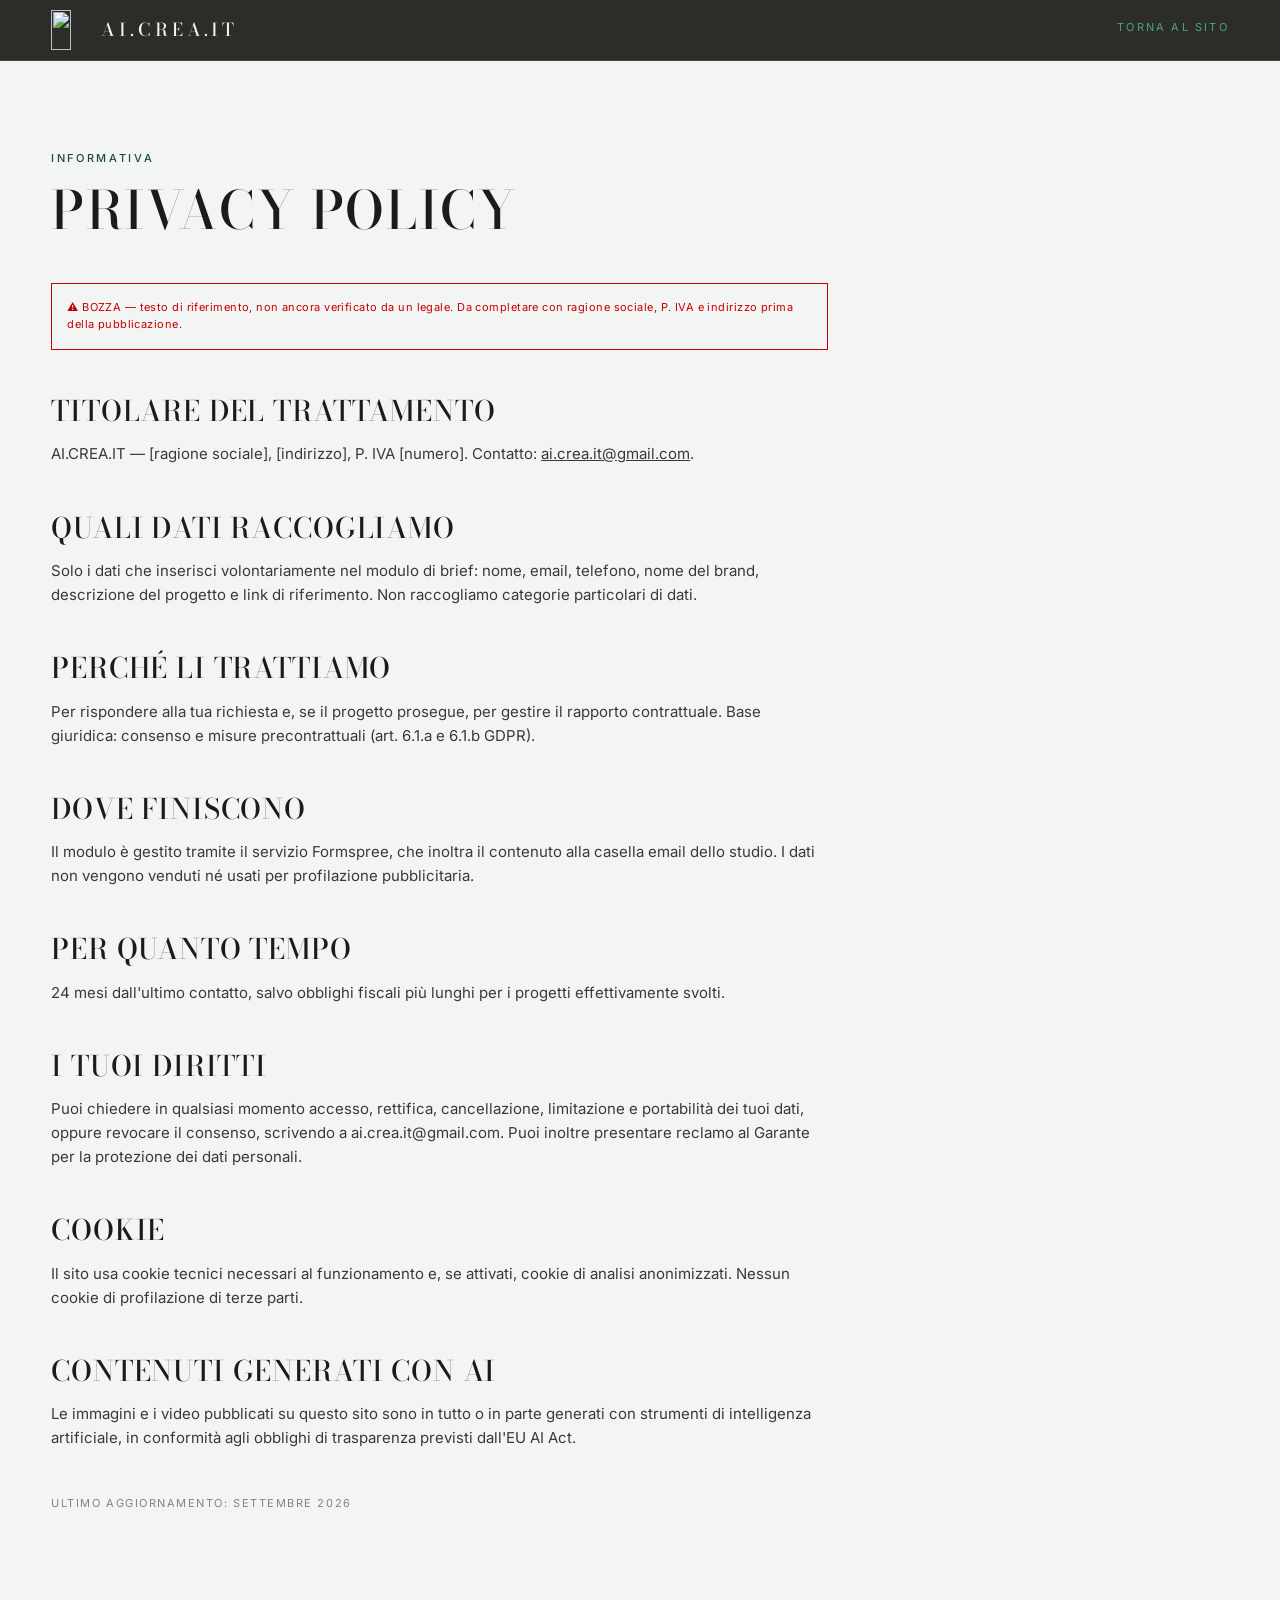
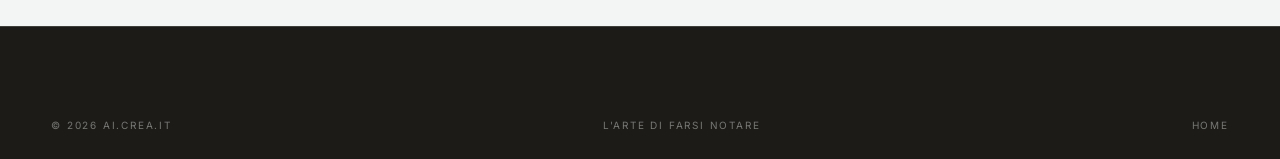
==== privacy.html @ 7e1359ad "Add files via upload" ====
<!DOCTYPE html>
<html lang="it">
<head>
<meta charset="utf-8">
<meta name="viewport" content="width=device-width, initial-scale=1">
<title>Privacy policy — AI.CREA.IT</title>
<meta name="description" content="Informativa privacy di AI.CREA.IT: quali dati raccogliamo dal modulo brief, come li conserviamo e come esercitare i tuoi diritti.">
<meta name="robots" content="noindex">
<link rel="icon" href="favicon.png" type="image/png">
<link rel="preconnect" href="https://fonts.googleapis.com">
<link rel="preconnect" href="https://fonts.gstatic.com" crossorigin>
<link href="https://fonts.googleapis.com/css2?family=Bodoni+Moda:opsz,wght@6..96,500&family=Inter:wght@300;400;500&display=swap" rel="stylesheet">
<link rel="stylesheet" href="styles.css">
</head>
<body>

<header class="header is-solid">
  <div class="container header__inner">
    <a href="index.html" class="brand"><img class="brand__mark" src="immagini/logo-monogram-gold.png" alt="" width="256" height="262"><span class="brand__name">AI.CREA.IT</span></a>
    <a href="index.html" class="header__cta">Torna al sito</a>
  </div>
</header>

<main class="ui-light section" style="padding-top:calc(160px * var(--scale))">
  <div class="container">
    <div class="grid">
      <div class="col-4 col-md-8 start-md-3">
        <p class="eyebrow">Informativa</p>
        <h1 class="h2" style="margin:var(--sp-s) 0 var(--sp-l)">Privacy policy</h1>

        <p class="form__note" style="margin-bottom:var(--sp-l); padding:var(--sp-s); border:1px solid var(--c-error); color:var(--c-error)">
          ⚠ BOZZA — testo di riferimento, non ancora verificato da un legale. Da completare con ragione sociale, P. IVA e indirizzo prima della pubblicazione.
        </p>

        <h2 class="h3" style="margin-bottom:var(--sp-s)">Titolare del trattamento</h2>
        <p class="body" style="margin-bottom:var(--sp-l)">AI.CREA.IT — [ragione sociale], [indirizzo], P. IVA [numero]. Contatto: <a href="mailto:ai.crea.it@gmail.com" style="text-decoration:underline">ai.crea.it@gmail.com</a>.</p>

        <h2 class="h3" style="margin-bottom:var(--sp-s)">Quali dati raccogliamo</h2>
        <p class="body" style="margin-bottom:var(--sp-l)">Solo i dati che inserisci volontariamente nel modulo di brief: nome, email, telefono, nome del brand, descrizione del progetto e link di riferimento. Non raccogliamo categorie particolari di dati.</p>

        <h2 class="h3" style="margin-bottom:var(--sp-s)">Perché li trattiamo</h2>
        <p class="body" style="margin-bottom:var(--sp-l)">Per rispondere alla tua richiesta e, se il progetto prosegue, per gestire il rapporto contrattuale. Base giuridica: consenso e misure precontrattuali (art. 6.1.a e 6.1.b GDPR).</p>

        <h2 class="h3" style="margin-bottom:var(--sp-s)">Dove finiscono</h2>
        <p class="body" style="margin-bottom:var(--sp-l)">Il modulo è gestito tramite il servizio Formspree, che inoltra il contenuto alla casella email dello studio. I dati non vengono venduti né usati per profilazione pubblicitaria.</p>

        <h2 class="h3" style="margin-bottom:var(--sp-s)">Per quanto tempo</h2>
        <p class="body" style="margin-bottom:var(--sp-l)">24 mesi dall'ultimo contatto, salvo obblighi fiscali più lunghi per i progetti effettivamente svolti.</p>

        <h2 class="h3" style="margin-bottom:var(--sp-s)">I tuoi diritti</h2>
        <p class="body" style="margin-bottom:var(--sp-l)">Puoi chiedere in qualsiasi momento accesso, rettifica, cancellazione, limitazione e portabilità dei tuoi dati, oppure revocare il consenso, scrivendo a ai.crea.it@gmail.com. Puoi inoltre presentare reclamo al Garante per la protezione dei dati personali.</p>

        <h2 class="h3" style="margin-bottom:var(--sp-s)">Cookie</h2>
        <p class="body" style="margin-bottom:var(--sp-l)">Il sito usa cookie tecnici necessari al funzionamento e, se attivati, cookie di analisi anonimizzati. Nessun cookie di profilazione di terze parti.</p>

        <h2 class="h3" style="margin-bottom:var(--sp-s)">Contenuti generati con AI</h2>
        <p class="body" style="margin-bottom:var(--sp-l)">Le immagini e i video pubblicati su questo sito sono in tutto o in parte generati con strumenti di intelligenza artificiale, in conformità agli obblighi di trasparenza previsti dall'EU AI Act.</p>

        <p class="text-small">Ultimo aggiornamento: settembre 2026</p>
      </div>
    </div>
  </div>
</main>

<footer class="ui-dark footer">
  <div class="container">
    <div class="footer__bottom" style="margin-top:0; border-top:0">
      <span>© 2026 AI.CREA.IT</span>
      <span>L'arte di farsi notare</span>
      <a href="index.html">Home</a>
    </div>
  </div>
</footer>

</body>
</html>
---- styles.css ----
/* ============================================================
   AI.CREA.IT — Sito personale AI Creative Studio
   Design system v1.0 — Eucalyptus White palette (01.09.2026)
   ============================================================ */

/* ---------- 1. TOKENS ---------- */
:root{
  /* Brand palette */
  --c-eucalyptus:#F2F5F3;   /* base 65% */
  --c-black:#1C1B18;        /* contrast 20% */
  --c-emerald:#1F4D3A;      /* CTA 8% */
  --c-emerald-bright:#4CA47A;/* UI accent su fondo scuro */
  --c-gold:#C9A227;         /* logo 4% — solo marchio */
  --c-bordeaux:#6E1423;     /* accent glow 3% */
  --c-gray:#666666;
  --c-gray-light:#AAAAAA;
  --c-error:#C60000;

  /* Scala globale per spaziature e dettagli — numero puro, a gradini */
  --scale: 0.66;

  /* Tipografia fluida — clamp diretto in px (min / preferito / max) */
  --fs-hero: clamp(44px, 8.6vw, 122px);
  --fs-display: clamp(34px, 6.2vw, 88px);
  --fs-h2: clamp(28px, 4.1vw, 56px);
  --fs-h3: clamp(20px, 2.2vw, 30px);
  --fs-lead: clamp(16px, 1.45vw, 21px);
  --fs-body: clamp(15px, 1.1vw, 16px);
  --fs-small: clamp(11px, .85vw, 12px);

  /* Spacing scale */
  --sp-xs: calc(8px * var(--scale));
  --sp-s:  calc(16px * var(--scale));
  --sp-m:  calc(28px * var(--scale));
  --sp-l:  calc(48px * var(--scale));
  --sp-xl: calc(80px * var(--scale));
  --sp-xxl:calc(120px * var(--scale));
  --sp-xxxl:calc(180px * var(--scale));

  --gutter: clamp(18px, 4vw, 64px);
  --maxw: 1680px;

  /* Fonts */
  --f-display:'Bodoni Moda', 'Didot', Georgia, serif;
  --f-body:'Inter', -apple-system, BlinkMacSystemFont, 'Segoe UI', sans-serif;
  --f-script:'Parisienne', cursive;

  /* Theme defaults (light) */
  --t-bg: var(--c-eucalyptus);
  --t-text: var(--c-black);
  --t-heading: var(--c-black);
  --t-primary: var(--c-emerald);
  --t-line: rgba(28,27,24,.18);
  --t-muted: rgba(28,27,24,.52);

  --ease: cubic-bezier(.22,.61,.36,1);
}

/* Gradini della scala (spaziature, dettagli, elementi decorativi) */
@media(min-width:568px){ :root{ --scale:.74 } }
@media(min-width:768px){ :root{ --scale:.82 } }
@media(min-width:980px){ :root{ --scale:.88 } }
@media(min-width:1200px){ :root{ --scale:.94 } }
@media(min-width:1440px){ :root{ --scale:1 } }

.ui-dark{
  --t-bg: var(--c-black);
  --t-text: var(--c-eucalyptus);
  --t-heading: var(--c-eucalyptus);
  --t-primary: var(--c-emerald-bright);
  --t-line: rgba(242,245,243,.18);
  --t-muted: rgba(242,245,243,.55);
  background:var(--t-bg); color:var(--t-text);
}
.ui-light{
  --t-bg: var(--c-eucalyptus);
  --t-text: var(--c-black);
  --t-heading: var(--c-black);
  --t-primary: var(--c-emerald);
  --t-line: rgba(28,27,24,.18);
  --t-muted: rgba(28,27,24,.52);
  background:var(--t-bg); color:var(--t-text);
}

/* ---------- 2. RESET ---------- */
*,*::before,*::after{box-sizing:border-box}
html{-webkit-text-size-adjust:100%}
body{
  margin:0; background:var(--c-eucalyptus); color:var(--c-black);
  font-family:var(--f-body); font-size:var(--fs-body); line-height:1.6;
  font-weight:400; -webkit-font-smoothing:antialiased;
  overflow-x:hidden;
}
body.is-locked{overflow:hidden}
img,video{display:block; max-width:100%}
a{color:inherit; text-decoration:none}
button{font:inherit; color:inherit; background:none; border:0; cursor:pointer}
h1,h2,h3,h4,p,figure,blockquote{margin:0}
ul,ol{margin:0; padding:0; list-style:none}
::selection{background:var(--c-emerald); color:var(--c-eucalyptus)}
:focus-visible{outline:2px solid var(--c-emerald-bright); outline-offset:3px}

.sr-only{
  position:absolute!important; width:1px; height:1px; padding:0; margin:-1px;
  overflow:hidden; clip:rect(0 0 0 0); white-space:nowrap; border:0;
}

/* ---------- 3. LAYOUT ---------- */
.container{
  width:100%; max-width:var(--maxw); margin:0 auto;
  padding-left:var(--gutter); padding-right:var(--gutter);
}
.grid{display:grid; grid-template-columns:repeat(4,1fr); gap:var(--sp-m)}
@media(min-width:980px){ .grid{grid-template-columns:repeat(12,1fr)} }

.col-4{grid-column-end:span 4}
@media(min-width:980px){
  .col-md-3{grid-column-end:span 3}
  .col-md-4{grid-column-end:span 4}
  .col-md-5{grid-column-end:span 5}
  .col-md-6{grid-column-end:span 6}
  .col-md-7{grid-column-end:span 7}
  .col-md-8{grid-column-end:span 8}
  .col-md-9{grid-column-end:span 9}
  .col-md-12{grid-column-end:span 12}
  .start-md-2{grid-column-start:2}
  .start-md-7{grid-column-start:7}
  .start-md-8{grid-column-start:8}
}
.is-hidden--md-up{display:block}
.is-hidden--sm-down{display:none}
@media(min-width:980px){
  .is-hidden--md-up{display:none}
  .is-hidden--sm-down{display:block}
}

.section{position:relative; padding:var(--sp-xxl) 0}
.section--flush{padding:0}

/* ---------- 4. TYPOGRAPHY ---------- */
.h-hero{
  font-family:var(--f-display); font-weight:600; font-size:var(--fs-hero);
  line-height:.92; letter-spacing:.02em; text-transform:uppercase;
  color:var(--t-heading);
}
.h1,.h2{
  font-family:var(--f-display); font-weight:500; font-size:var(--fs-h2);
  line-height:1.04; letter-spacing:.03em; text-transform:uppercase;
  color:var(--t-heading);
}
.h-display{
  font-family:var(--f-display); font-weight:500; font-size:var(--fs-display);
  line-height:1.02; letter-spacing:.02em; text-transform:uppercase;
  color:var(--t-heading);
}
.h3{
  font-family:var(--f-display); font-weight:500; font-size:var(--fs-h3);
  line-height:1.15; letter-spacing:.03em; text-transform:uppercase;
  color:var(--t-heading);
}
.lead{font-size:var(--fs-lead); line-height:1.5; color:var(--t-text)}
.body{font-size:var(--fs-body); color:var(--t-text); opacity:.86}
.eyebrow{
  font-size:var(--fs-small); letter-spacing:.24em; text-transform:uppercase;
  font-weight:500; color:var(--t-primary);
}
.text-small{font-size:var(--fs-small); letter-spacing:.14em; text-transform:uppercase; color:var(--t-muted)}
.script{font-family:var(--f-script); color:var(--c-gold); text-transform:none; letter-spacing:0; font-weight:400}
.num{font-family:var(--f-display); font-variant-numeric:tabular-nums}

/* ---------- 5. BUTTONS ---------- */
.btn{
  display:inline-flex; align-items:center; gap:.7em;
  font-size:var(--fs-small); letter-spacing:.2em; text-transform:uppercase;
  font-weight:500; padding:1.15em 1.9em; border-radius:2px;
  transition:background .4s var(--ease), color .4s var(--ease), border-color .4s var(--ease), transform .4s var(--ease);
}
.btn svg{width:1.1em; height:1.1em; flex:none; transition:transform .4s var(--ease)}
.btn:hover svg{transform:translateX(5px)}
.btn--fill{background:var(--c-emerald); color:var(--c-eucalyptus)}
.btn--fill:hover{background:var(--c-black); transform:translateY(-2px)}
.ui-dark .btn--fill{background:var(--c-emerald-bright); color:var(--c-black)}
.ui-dark .btn--fill:hover{background:var(--c-eucalyptus)}
.btn--outline{border:1px solid var(--t-line); color:var(--t-text)}
.btn--outline:hover{border-color:var(--t-primary); color:var(--t-primary)}
.btn--link{
  padding:0 0 .55em; border-bottom:1px solid var(--t-line);
  color:var(--t-primary); border-radius:0;
}
.btn--link:hover{border-color:var(--t-primary)}
.btn--gold{background:var(--c-gold); color:var(--c-black)}

/* ---------- 5b. MEDIA A TUTTO SCHERMO ---------- */
.media-fill{position:absolute; inset:0; display:block}
.media-fill img,video.media-fill{width:100%; height:100%; object-fit:cover; display:block}

/* ---------- 6. PLACEHOLDERS (temporanei) ---------- */
.ph{
  position:relative; overflow:hidden; width:100%; height:100%;
  background:
    linear-gradient(135deg, rgba(31,77,58,.28), rgba(28,27,24,.9) 55%, rgba(110,20,35,.22)),
    repeating-linear-gradient(45deg, rgba(242,245,243,.028) 0 2px, transparent 2px 9px),
    var(--c-black);
  display:flex; align-items:center; justify-content:center; text-align:center;
  color:rgba(242,245,243,.72);
}
.ph--light{
  background:
    linear-gradient(135deg, rgba(31,77,58,.14), rgba(242,245,243,1) 55%, rgba(201,162,39,.12)),
    repeating-linear-gradient(45deg, rgba(28,27,24,.03) 0 2px, transparent 2px 9px),
    var(--c-eucalyptus);
  color:rgba(28,27,24,.62);
}
.ph::after{
  content:""; position:absolute; inset:10px; border:1px solid currentColor; opacity:.22;
  pointer-events:none;
}
.ph__inner{position:relative; z-index:2; padding:var(--sp-s); max-width:90%}
.ph__tag{
  display:inline-block; font-size:10px; letter-spacing:.22em; text-transform:uppercase;
  padding:.45em .9em; border:1px solid currentColor; opacity:.7; margin-bottom:.9em;
}
.ph__label{
  font-family:var(--f-display); font-size:calc(19px * var(--scale)); letter-spacing:.1em;
  text-transform:uppercase; line-height:1.25;
}
.ph__meta{font-size:10px; letter-spacing:.2em; text-transform:uppercase; opacity:.6; margin-top:.8em}
.ph__play{
  width:calc(74px * var(--scale)); height:calc(74px * var(--scale)); border-radius:50%;
  border:1px solid currentColor; display:flex; align-items:center; justify-content:center;
  margin:0 auto var(--sp-s);
}
.ph__play svg{width:34%; height:34%; fill:currentColor}
.ratio-16-9{aspect-ratio:16/9}
.ratio-4-5{aspect-ratio:4/5}
.ratio-3-4{aspect-ratio:3/4}
.ratio-1-1{aspect-ratio:1/1}
.ph-fill{position:absolute; inset:0}

/* ---------- 7. PRELOADER ---------- */
.preloader{
  position:fixed; inset:0; z-index:9999; background:var(--c-black);
  display:flex; flex-direction:column; align-items:center; justify-content:center;
  gap:var(--sp-m); transition:opacity .7s var(--ease), visibility .7s;
}
.preloader.is-done{opacity:0; visibility:hidden}
.preloader__mark{
  width:auto; height:84px; display:block;
  animation:markPulse 2.2s var(--ease) infinite;
}
@keyframes markPulse{0%,100%{transform:scale(1);opacity:1}50%{transform:scale(.93);opacity:.62}}
.preloader__bar{width:min(220px,42vw); height:1px; background:rgba(242,245,243,.18); overflow:hidden}
.preloader__bar i{display:block; height:100%; width:0; background:var(--c-gold); transition:width .3s linear}
.preloader__txt{font-size:10px; letter-spacing:.3em; text-transform:uppercase; color:rgba(242,245,243,.45)}

/* ---------- 8. HEADER ---------- */
.header{
  position:fixed; top:0; left:0; right:0; z-index:900;
  padding:calc(18px * var(--scale)) 0;
  transition:background .5s var(--ease), padding .5s var(--ease), border-color .5s var(--ease);
  border-bottom:1px solid transparent;
}
.header.is-solid{
  background:rgba(28,27,24,.92); backdrop-filter:blur(14px);
  border-bottom-color:rgba(242,245,243,.12);
  padding:calc(11px * var(--scale)) 0;
}
.header__inner{display:flex; align-items:center; justify-content:space-between; gap:var(--sp-m)}
.brand{display:flex; align-items:center; gap:.75em; color:var(--c-eucalyptus)}
.brand__mark{
  width:auto; height:calc(42px * var(--scale)); min-height:34px;
  display:block; flex:none;
}
.brand__name{
  font-family:var(--f-display); font-size:calc(19px * var(--scale));
  letter-spacing:.22em; text-transform:uppercase; font-weight:500;
}
.header__right{display:flex; align-items:center; gap:calc(20px * var(--scale))}
.header__cta{
  font-size:var(--fs-small); letter-spacing:.2em; text-transform:uppercase;
  color:var(--c-emerald-bright); border-bottom:1px solid transparent; padding-bottom:.35em;
  transition:border-color .35s var(--ease);
}
.header__cta:hover{border-bottom-color:var(--c-emerald-bright)}
.burger{
  width:44px; height:44px; display:flex; flex-direction:column; align-items:center;
  justify-content:center; gap:6px; border:1px solid rgba(242,245,243,.24); border-radius:50%;
  transition:border-color .35s var(--ease);
}
.burger:hover{border-color:var(--c-emerald-bright)}
.burger i{display:block; width:15px; height:1px; background:var(--c-eucalyptus); transition:transform .4s var(--ease), opacity .3s}
.burger.is-open i:nth-child(1){transform:translateY(3.5px) rotate(45deg)}
.burger.is-open i:nth-child(2){opacity:0}
.burger.is-open i:nth-child(3){transform:translateY(-3.5px) rotate(-45deg)}

/* ---------- 9. MODAL ---------- */
.modal{
  position:fixed; inset:0; z-index:950; visibility:hidden; opacity:0;
  transition:opacity .5s var(--ease), visibility .5s;
}
.modal.is-open{opacity:1; visibility:visible}
.modal__bg{position:absolute; inset:0; background:rgba(28,27,24,.96); backdrop-filter:blur(8px)}
.modal__close{
  position:absolute; top:calc(20px * var(--scale)); right:var(--gutter); z-index:3;
  width:46px; height:46px; border:1px solid rgba(242,245,243,.28); border-radius:50%;
  color:var(--c-eucalyptus); display:flex; align-items:center; justify-content:center;
  transition:border-color .3s, transform .3s var(--ease);
}
.modal__close:hover{border-color:var(--c-emerald-bright); transform:rotate(90deg)}
.modal__close svg{width:16px;height:16px;stroke:currentColor;stroke-width:1.4;fill:none}
.modal__body{
  position:relative; z-index:2; height:100%; display:flex; align-items:center;
  padding:calc(90px * var(--scale)) var(--gutter);
}
.menu-list{display:flex; flex-direction:column; gap:calc(6px * var(--scale)); width:100%}
.menu-list li{overflow:hidden}
.menu-list a{
  display:inline-block; font-family:var(--f-display); font-weight:500;
  font-size:calc(58px * var(--scale)); line-height:1.12; letter-spacing:.03em;
  text-transform:uppercase; color:var(--c-eucalyptus);
  transform:translateY(105%); transition:color .35s var(--ease);
}
.modal.is-open .menu-list a{transform:translateY(0); transition:transform .8s var(--ease) var(--d,0s), color .35s var(--ease)}
.menu-list a:hover{color:var(--c-emerald-bright)}
.menu-list a span{font-size:.3em; letter-spacing:.2em; vertical-align:super; color:var(--c-gold); margin-right:.6em}
.menu-foot{
  position:absolute; bottom:calc(28px * var(--scale)); left:var(--gutter); right:var(--gutter); z-index:2;
  display:flex; flex-wrap:wrap; gap:var(--sp-m); justify-content:space-between;
  padding-top:var(--sp-s); border-top:1px solid rgba(242,245,243,.14);
  font-size:var(--fs-small); letter-spacing:.16em; text-transform:uppercase; color:rgba(242,245,243,.55);
}
.menu-foot a:hover{color:var(--c-emerald-bright)}

/* video modal */
.modal--video .modal__body{justify-content:center}
.modal--video .video-wrap{width:min(1200px,100%); aspect-ratio:16/9}

/* ---------- 10. STICKY LAYERS ---------- */
.sticky{position:relative}
.sticky--under-next{z-index:1}
.sticky__layer{position:relative}
.sticky__layer--sticky{position:sticky; top:0; height:100vh; height:100svh; overflow:hidden}
.layer-bg{position:absolute; inset:0; z-index:0}
.layer-bg::after{content:""; position:absolute; inset:0; background:linear-gradient(180deg,rgba(28,27,24,.55) 0%,rgba(28,27,24,.25) 45%,rgba(28,27,24,.85) 100%)}
.layer-content{position:relative; z-index:2; height:100%; display:flex; align-items:center}

/* ---------- 11. HERO ---------- */
.hero{height:100vh; height:100svh; position:relative; overflow:hidden}
.hero__media{position:absolute; inset:0; z-index:0}
.hero__media::after{content:""; position:absolute; inset:0;
  background:
    linear-gradient(180deg, rgba(28,27,24,.62) 0%, rgba(28,27,24,.10) 26%, rgba(28,27,24,.72) 62%, rgba(28,27,24,.95) 100%),
    radial-gradient(120% 80% at 50% 28%, rgba(28,27,24,.10), rgba(28,27,24,.72) 80%)}
.hero__inner{position:relative; z-index:2; height:100%; display:flex; flex-direction:column; justify-content:flex-end; padding-bottom:calc(88px * var(--scale))}
.hero__eyebrow{margin-bottom:var(--sp-s)}
.hero__title{font-size:var(--fs-hero); word-break:break-word}
.hero__sub{margin-top:var(--sp-m); max-width:34ch}
.hero__scroll{
  position:absolute; bottom:calc(26px * var(--scale)); left:var(--gutter); right:var(--gutter);
  display:flex; align-items:center; justify-content:space-between; gap:var(--sp-s);
  font-size:10px; letter-spacing:.26em; text-transform:uppercase; color:rgba(242,245,243,.55); z-index:3;
}
.hero__scroll i{display:block; width:1px; height:38px; background:linear-gradient(var(--c-emerald-bright),transparent); animation:scrollHint 2s var(--ease) infinite}
@keyframes scrollHint{0%{transform:scaleY(0);transform-origin:top}50%{transform:scaleY(1);transform-origin:top}51%{transform-origin:bottom}100%{transform:scaleY(0);transform-origin:bottom}}

/* ---------- 12. ABOUT (two text layers) ---------- */
.about__layer{position:sticky; top:0; height:100vh; height:100svh; display:flex; align-items:center; overflow:hidden}
.about__panel{
  background:rgba(28,27,24,.78); backdrop-filter:blur(4px);
  border-left:1px solid var(--c-emerald-bright);
  padding:var(--sp-l);
}
.about__panel--2{border-left-color:var(--c-gold)}
.about__badge{
  width:auto; height:calc(96px * var(--scale)); min-height:64px;
  display:block; margin-bottom:var(--sp-m);
}

/* ---------- 13. ECOSISTEMA / MAP ---------- */
.eco__list li{
  display:flex; gap:var(--sp-s); padding:var(--sp-s) 0; border-bottom:1px solid var(--t-line);
  cursor:pointer; transition:padding-left .4s var(--ease), color .4s var(--ease);
}
.eco__list li:hover,.eco__list li.is-active{padding-left:var(--sp-s); color:var(--t-primary)}
.eco__num{font-size:var(--fs-small); letter-spacing:.1em; color:var(--t-primary); min-width:2.4em; padding-top:.35em}
.eco__list li > span:last-child{display:block; flex:1}
.eco__ttl{display:block; font-family:var(--f-display); font-size:var(--fs-h3); line-height:1.15; text-transform:uppercase; letter-spacing:.04em}
.eco__desc{display:block; font-size:var(--fs-small); text-transform:none; letter-spacing:0; line-height:1.5; color:var(--t-muted); margin-top:.4em}
.map{position:relative; aspect-ratio:4/3; border:1px solid var(--t-line); overflow:hidden}
.map__svg{position:absolute; inset:0; width:100%; height:100%}
.map__dot{
  position:absolute; width:calc(38px * var(--scale)); height:calc(38px * var(--scale)); min-width:30px; min-height:30px;
  transform:translate(-50%,-50%); border-radius:50%;
  background:var(--c-emerald); color:var(--c-eucalyptus);
  display:flex; align-items:center; justify-content:center;
  font-size:var(--fs-small); letter-spacing:0; z-index:3;
  box-shadow:0 0 0 0 rgba(76,164,122,.5); animation:dotPulse 2.8s var(--ease) infinite;
}
.map__dot:hover,.map__dot.is-active{background:var(--c-emerald-bright); color:var(--c-black)}
@keyframes dotPulse{0%{box-shadow:0 0 0 0 rgba(76,164,122,.45)}70%{box-shadow:0 0 0 16px rgba(76,164,122,0)}100%{box-shadow:0 0 0 0 rgba(76,164,122,0)}}
.tooltip{
  position:absolute; z-index:5; transform:translate(-50%,calc(-100% - 26px)) scale(.94);
  opacity:0; visibility:hidden; transition:opacity .35s var(--ease), transform .35s var(--ease), visibility .35s;
  width:min(280px,62vw); background:var(--c-black); color:var(--c-eucalyptus);
  border:1px solid rgba(242,245,243,.2); padding:var(--sp-s); pointer-events:none;
}
.tooltip.is-open{opacity:1; visibility:visible; transform:translate(-50%,calc(-100% - 16px)) scale(1)}
.tooltip::after{content:""; position:absolute; left:50%; bottom:-6px; width:10px; height:10px;
  background:var(--c-black); border-right:1px solid rgba(242,245,243,.2); border-bottom:1px solid rgba(242,245,243,.2);
  transform:translateX(-50%) rotate(45deg)}
.tooltip__ttl{font-family:var(--f-display); text-transform:uppercase; letter-spacing:.08em; font-size:calc(17px * var(--scale)); margin-bottom:.4em}
.tooltip__txt{font-size:var(--fs-small); text-transform:none; letter-spacing:.02em; line-height:1.5; color:rgba(242,245,243,.7)}

/* ---------- 14. MANIFESTO ---------- */
.manifesto{min-height:100vh; display:flex; align-items:center; text-align:center}
.manifesto p{font-family:var(--f-display); font-size:var(--fs-display); line-height:1.08; text-transform:uppercase; letter-spacing:.02em}
.manifesto .accent{color:var(--c-emerald-bright)}

/* ---------- 15. DRAG GALLERY ---------- */
.drag{position:relative; cursor:none}
.drag__track{
  display:flex; gap:var(--sp-m); overflow-x:auto; scrollbar-width:none;
  padding-bottom:var(--sp-s); scroll-snap-type:x proximity;
}
.drag__track::-webkit-scrollbar{display:none}
.drag__track.is-dragging{cursor:grabbing}
.drag__item{flex:0 0 clamp(230px, 26vw, 400px); scroll-snap-align:start; user-select:none}
.drag__item figcaption{margin-top:var(--sp-xs); display:flex; justify-content:space-between; gap:var(--sp-s);
  font-size:var(--fs-small); letter-spacing:.14em; text-transform:uppercase; color:var(--t-muted)}
.cursor{
  position:fixed; top:0; left:0; z-index:800; pointer-events:none;
  width:calc(104px * var(--scale)); height:calc(104px * var(--scale)); border-radius:50%;
  background:var(--c-emerald); color:var(--c-eucalyptus);
  display:flex; align-items:center; justify-content:center; text-align:center;
  font-size:10px; letter-spacing:.18em; text-transform:uppercase;
  transform:translate(-50%,-50%) scale(0); transition:transform .35s var(--ease);
}
.cursor.is-visible{transform:translate(-50%,-50%) scale(1)}
@media(hover:none){ .cursor{display:none} .drag{cursor:auto} }

/* ---------- 16. PROCESS ---------- */
.process__step{
  display:grid; grid-template-columns:auto 1fr; gap:var(--sp-m);
  padding:var(--sp-m) 0; border-top:1px solid var(--t-line);
  opacity:.4; transition:opacity .5s var(--ease), padding-left .5s var(--ease);
}
.process__step.is-active{opacity:1; padding-left:var(--sp-s)}
.process__code{font-family:var(--f-display); font-size:var(--fs-h3); color:var(--t-primary); letter-spacing:.06em}

/* ---------- 17. SERVICES STICKY SLIDER ---------- */
.svc{position:relative}
.svc__viewport{position:sticky; top:0; height:100vh; height:100svh; overflow:hidden}
.svc__slide{position:absolute; inset:0; opacity:0; visibility:hidden; transition:opacity .7s var(--ease), visibility .7s}
.svc__slide.is-active{opacity:1; visibility:visible}
.svc__media{position:absolute; inset:0; z-index:0}
.svc__media::after{content:""; position:absolute; inset:0; background:linear-gradient(90deg,rgba(28,27,24,.92) 0%,rgba(28,27,24,.55) 55%,rgba(28,27,24,.35) 100%)}
.svc__content{position:relative; z-index:2; height:100%; display:flex; align-items:center}
.svc__counter{
  position:absolute; z-index:4; right:var(--gutter); top:50%; transform:translateY(-50%);
  display:flex; flex-direction:column; align-items:flex-end; gap:var(--sp-s);
}
.svc__counter b{font-family:var(--f-display); font-size:calc(40px * var(--scale)); color:var(--c-emerald-bright); font-weight:500}
.svc__counter span{font-size:var(--fs-small); letter-spacing:.18em; color:rgba(242,245,243,.5)}
.svc__progress{width:1px; height:calc(150px * var(--scale)); background:rgba(242,245,243,.2); position:relative}
.svc__progress i{position:absolute; top:0; left:0; width:100%; background:var(--c-emerald-bright); transition:height .5s var(--ease)}
.svc__mobile{display:none}
@media(max-width:979px){
  .svc__viewport{position:relative; height:auto}
  .svc__slide{position:relative; opacity:1; visibility:visible; margin-bottom:var(--sp-xl)}
  .svc__counter{display:none}
  /* su mobile: immagine sopra, testo sotto — niente banda schiacciata */
  .svc__media{position:relative; height:auto; aspect-ratio:4/5}
  .svc__media::after{background:linear-gradient(180deg,rgba(28,27,24,.10) 40%,rgba(28,27,24,.80) 100%)}
  .svc__content{position:relative; height:auto; padding-top:var(--sp-m)}
}

/* ---------- 18. PORTFOLIO GRID ---------- */
.works{display:grid; grid-template-columns:repeat(2,1fr); gap:var(--sp-s)}
@media(min-width:980px){ .works{grid-template-columns:repeat(3,1fr); gap:var(--sp-m)} }
.work{position:relative; overflow:hidden; cursor:pointer}
.work__media{transition:transform .9s var(--ease)}
.work:hover .work__media{transform:scale(1.05)}
.work__meta{
  position:absolute; left:0; right:0; bottom:0; z-index:3; padding:var(--sp-s);
  background:linear-gradient(transparent,rgba(28,27,24,.85));
  color:var(--c-eucalyptus); display:flex; justify-content:space-between; gap:var(--sp-xs);
  font-size:var(--fs-small); letter-spacing:.14em; text-transform:uppercase;
  transform:translateY(12%); opacity:0; transition:transform .5s var(--ease), opacity .5s var(--ease);
}
.work:hover .work__meta,.work:focus-within .work__meta{transform:translateY(0); opacity:1}
@media(hover:none){ .work__meta{transform:none; opacity:1} }

/* filters */
.filters{display:flex; flex-wrap:wrap; gap:var(--sp-xs)}
.chip{
  padding:.7em 1.3em; border:1px solid var(--t-line); border-radius:2px;
  font-size:var(--fs-small); letter-spacing:.16em; text-transform:uppercase;
  transition:background .35s var(--ease), color .35s var(--ease), border-color .35s var(--ease);
}
.chip:hover{border-color:var(--t-primary); color:var(--t-primary)}
.chip.is-active{background:var(--c-emerald); border-color:var(--c-emerald); color:var(--c-eucalyptus)}
.ui-dark .chip.is-active{background:var(--c-emerald-bright); border-color:var(--c-emerald-bright); color:var(--c-black)}

/* lightbox */
.lightbox{position:fixed; inset:0; z-index:960; display:none; background:rgba(28,27,24,.97)}
.lightbox.is-open{display:flex; align-items:center; justify-content:center}
.lightbox__stage{width:min(1200px,92vw); max-height:82vh; display:flex; align-items:center; justify-content:center}
.lightbox__stage>*{max-width:100%; max-height:82vh}
.lightbox__cap{position:absolute; bottom:calc(26px * var(--scale)); left:0; right:0; text-align:center;
  font-size:var(--fs-small); letter-spacing:.18em; text-transform:uppercase; color:rgba(242,245,243,.6)}
.lightbox__nav{
  position:absolute; top:50%; transform:translateY(-50%); width:52px; height:52px; border-radius:50%;
  border:1px solid rgba(242,245,243,.26); color:var(--c-eucalyptus);
  display:flex; align-items:center; justify-content:center; transition:border-color .3s, background .3s;
}
.lightbox__nav:hover{border-color:var(--c-emerald-bright); background:rgba(76,164,122,.14)}
.lightbox__nav svg{width:18px;height:18px;stroke:currentColor;stroke-width:1.4;fill:none}
.lightbox__nav--prev{left:calc(var(--gutter) / 1.4)}
.lightbox__nav--next{right:calc(var(--gutter) / 1.4)}

/* ---------- 18b. COERENZA ---------- */
.coer{display:flex; flex-direction:column; gap:var(--sp-xl)}
/* ---------- NICCHIE — портфолио по нишам ----------
   Правило раздела: ничего не обрезается. У картинок и видео
   width:100% + height:auto, поэтому каждый кадр показывается
   целиком в своих родных пропорциях. */
.nic{padding:var(--sp-xl) 0; border-top:1px solid var(--t-line)}
.nic:first-of-type{border-top:0; padding-top:0}

.nic__grid{display:grid; grid-template-columns:1fr; gap:var(--sp-m); align-items:start}
@media(min-width:768px){ .nic__grid{grid-template-columns:repeat(3,1fr); gap:var(--sp-m)} }
.nic__txt{display:flex; flex-direction:column; justify-content:center; padding-right:var(--sp-s)}
@media(min-width:768px){ .nic--rev .nic__txt{order:3; padding:0 0 0 var(--sp-s)} }

.nic__tags{display:flex; flex-wrap:wrap; gap:.5em; margin-top:var(--sp-m)}
.nic__tags li{font-size:var(--fs-small); letter-spacing:.14em; text-transform:uppercase;
  color:var(--t-muted); border:1px solid var(--t-line); padding:.5em .9em; border-radius:2px}

.nic__img,.nic__v{margin:0; position:relative}
.nic__img img,.nic__v video{width:100%; height:auto; display:block; background:var(--c-black)}
.nic__img figcaption,.nic__v figcaption{margin-top:var(--sp-xs); font-size:var(--fs-small);
  letter-spacing:.12em; text-transform:uppercase; color:var(--t-muted)}
.nic__img{cursor:pointer}
.nic__img img{transition:opacity .5s var(--ease)}
.nic__img:hover img{opacity:.86}

.nic__media{display:grid; grid-template-columns:1fr; gap:var(--sp-m); margin-top:var(--sp-m)}
@media(min-width:768px){
  .nic__media--2{grid-template-columns:1fr 1fr}
  .nic__media--3{grid-template-columns:repeat(3,1fr)}
  /* один ролик не растягиваем на всю ширину — держим ритм с парными */
  .nic__media--1 .nic__v{max-width:66%}
}
/* три вертикальных ролика 9:16 — на телефоне в ряд по три, они узкие */
.nic__media--vert{grid-template-columns:repeat(3,1fr); gap:var(--sp-s)}


/* Резервируем место под кадр заранее — иначе страница «прыгает» при загрузке.
   Пропорции точные: все кадры ниш и архива 3:4, ролики 16:9 или 9:16. */
.nic__img img{aspect-ratio:3/4}
.nic__v video{aspect-ratio:16/9}
.nic__media--vert .nic__v video{aspect-ratio:9/16}
.work__media img{aspect-ratio:3/4; width:100%; height:auto; display:block}

.coer__row{display:grid; grid-template-columns:repeat(3,1fr); gap:var(--sp-s);
  padding-top:var(--sp-m); border-top:1px solid var(--t-line)}
.coer__lead{grid-column:1/-1; display:flex; flex-direction:column; justify-content:center; gap:var(--sp-xs)}
@media(min-width:980px){
  .coer__row{grid-template-columns:1.15fr 1fr 1fr 1fr; gap:var(--sp-m)}
  .coer__lead{grid-column:auto; padding-right:var(--sp-m)}
}
.coer__cell{margin:0}
.coer__cell img,.coer__cell video{width:100%; aspect-ratio:3/4; object-fit:cover; display:block}
.coer__cell figcaption{margin-top:var(--sp-xs); display:flex; gap:.7em; align-items:baseline;
  font-size:var(--fs-small); letter-spacing:.16em; text-transform:uppercase; color:var(--t-muted)}
.coer__cell figcaption b{color:var(--t-primary); font-weight:500}

/* ---------- 19. STATS ---------- */
.stat{border-top:1px solid var(--t-line); padding-top:var(--sp-s)}
.stat b{display:block; font-family:var(--f-display); font-size:calc(72px * var(--scale)); line-height:1; font-weight:500; color:var(--t-heading)}
.stat span{display:block; margin-top:var(--sp-xs); font-size:var(--fs-small); letter-spacing:.18em; text-transform:uppercase; color:var(--t-muted)}

/* ---------- 20. TABS / PREZZI ---------- */
.tabs{display:flex; flex-wrap:wrap; gap:var(--sp-m); border-bottom:1px solid var(--t-line); margin-bottom:var(--sp-l)}
.tab{
  padding-bottom:var(--sp-s); font-size:var(--fs-small); letter-spacing:.18em; text-transform:uppercase;
  border-bottom:1px solid transparent; margin-bottom:-1px; color:var(--t-muted);
  transition:color .35s var(--ease), border-color .35s var(--ease);
}
.tab:hover{color:var(--t-text)}
.tab.is-active{color:var(--t-primary); border-bottom-color:var(--t-primary)}
.tabpanel{display:none; animation:fadeUp .6s var(--ease)}
.tabpanel.is-active{display:block}
@keyframes fadeUp{from{opacity:0; transform:translateY(14px)}to{opacity:1; transform:none}}
.price-card{border:1px solid var(--t-line); padding:var(--sp-l); height:100%; display:flex; flex-direction:column}
.price-card--hi{border-color:var(--t-primary); position:relative}
.price-card__badge{
  position:absolute; top:0; left:var(--sp-l); transform:translateY(-50%);
  background:var(--c-emerald); color:var(--c-eucalyptus); padding:.5em 1em;
  font-size:10px; letter-spacing:.2em; text-transform:uppercase;
}
.price-card__price{font-family:var(--f-display); font-size:calc(46px * var(--scale)); line-height:1; margin:var(--sp-s) 0}
.price-card ul{margin:var(--sp-s) 0 var(--sp-m); display:flex; flex-direction:column; gap:.65em}
.price-card li{position:relative; padding-left:1.5em; font-size:var(--fs-body); opacity:.85}
.price-card li::before{content:""; position:absolute; left:0; top:.62em; width:8px; height:1px; background:var(--t-primary)}
.price-card .btn{margin-top:auto; align-self:flex-start}

/* ---------- 21. CARDS ---------- */
.card{border-top:1px solid var(--t-line); padding-top:var(--sp-m)}
.card__n{font-size:var(--fs-small); letter-spacing:.2em; color:var(--t-primary)}
.card h3{margin:var(--sp-s) 0}

/* ---------- 22. BOLD TYPOGRAPHY BREAK ---------- */
.bold-break{
  padding:var(--sp-xxl) 0; text-align:center; position:relative; overflow:hidden;
}
.bold-break__frame{border-top:1px solid var(--c-gold); border-bottom:1px solid var(--c-gold); padding:var(--sp-l) 0}
.bold-break__word{
  font-family:var(--f-display); font-weight:600; font-size:calc(150px * var(--scale));
  line-height:.9; letter-spacing:.02em; text-transform:uppercase; white-space:nowrap;
}
.bold-break__sub{margin-top:var(--sp-s); font-size:var(--fs-small); letter-spacing:.34em; text-transform:uppercase; color:var(--t-muted)}

/* ---------- 23. FEATURED CASE ---------- */
.case{position:relative; min-height:100vh; display:flex; align-items:flex-end; overflow:hidden}
.case__media{position:absolute; inset:0; z-index:0}
.case__media::after{content:""; position:absolute; inset:0; background:linear-gradient(180deg,rgba(28,27,24,.4),rgba(28,27,24,.92))}
.case__body{position:relative; z-index:2; width:100%; padding:var(--sp-xl) 0}
.case__stats{display:grid; grid-template-columns:repeat(2,1fr); gap:var(--sp-m); margin-top:var(--sp-l)}
@media(min-width:980px){ .case__stats{grid-template-columns:repeat(4,1fr)} }

/* ---------- 24. FOOTER ---------- */
.footer{border-top:1px solid rgba(242,245,243,.16); padding:var(--sp-xl) 0 var(--sp-m)}
.footer__cta{text-align:center; padding-bottom:var(--sp-xl)}
.footer__grid{display:grid; grid-template-columns:1fr; gap:var(--sp-l); padding-top:var(--sp-l); border-top:1px solid rgba(242,245,243,.14)}
@media(min-width:980px){ .footer__grid{grid-template-columns:1.4fr 1fr 1fr} }
.footer__logo{width:100%; max-width:calc(320px * var(--scale)); height:auto; display:block}
.footer__wordmark{font-family:var(--f-display); font-size:calc(26px * var(--scale)); letter-spacing:.24em; text-transform:uppercase}
.footer__tag{font-size:10px; letter-spacing:.3em; text-transform:uppercase; color:var(--c-gold); margin-top:.5em}
.footer h4{font-size:var(--fs-small); letter-spacing:.22em; text-transform:uppercase; color:rgba(242,245,243,.5); margin-bottom:var(--sp-s); font-weight:500}
.footer ul{display:flex; flex-direction:column; gap:.6em}
.footer a:hover{color:var(--c-emerald-bright)}
.footer__bottom{
  display:flex; flex-wrap:wrap; gap:var(--sp-s); justify-content:space-between;
  margin-top:var(--sp-xl); padding-top:var(--sp-s); border-top:1px solid rgba(242,245,243,.14);
  font-size:10px; letter-spacing:.18em; text-transform:uppercase; color:rgba(242,245,243,.42);
}

/* ---------- 25. FORM ---------- */
.form{display:flex; flex-direction:column; gap:var(--sp-m)}
.field{position:relative; display:flex; flex-direction:column; gap:.5em}
.field label{font-size:var(--fs-small); letter-spacing:.18em; text-transform:uppercase; color:var(--t-muted)}
.field label .req{color:var(--c-emerald-bright)}
.field input,.field textarea,.field select{
  width:100%; background:transparent; border:0; border-bottom:1px solid var(--t-line);
  padding:.9em 0; font-family:var(--f-body); font-size:var(--fs-lead); color:var(--t-text);
  border-radius:0; transition:border-color .35s var(--ease);
}
.field select{appearance:none; cursor:pointer;
  background-image:linear-gradient(45deg,transparent 50%,currentColor 50%),linear-gradient(135deg,currentColor 50%,transparent 50%);
  background-position:calc(100% - 12px) calc(1.25em),calc(100% - 7px) calc(1.25em);
  background-size:5px 5px,5px 5px; background-repeat:no-repeat}
.field select option{background:var(--c-black); color:var(--c-eucalyptus)}
.field input::placeholder,.field textarea::placeholder{color:var(--c-gray-light); opacity:.55}
.field input:focus,.field textarea:focus,.field select:focus{outline:none; border-bottom-color:var(--c-emerald-bright)}
.field textarea{resize:vertical; min-height:6.5em}
.field.has-error input,.field.has-error textarea,.field.has-error select{border-bottom-color:var(--c-error)}
.field__err{display:none; font-size:var(--fs-small); letter-spacing:.06em; text-transform:none; color:var(--c-error)}
.field.has-error .field__err{display:block}
.form__row{display:grid; grid-template-columns:1fr; gap:var(--sp-m)}
@media(min-width:768px){ .form__row--2{grid-template-columns:1fr 1fr} }
.hp{position:absolute!important; left:-9999px; opacity:0; height:0; width:0}
.choices{display:flex; flex-wrap:wrap; gap:var(--sp-xs)}
.choice{position:relative}
.choice input{position:absolute; opacity:0; width:0; height:0}
.choice span{
  display:inline-block; padding:.75em 1.3em; border:1px solid var(--t-line); border-radius:2px; cursor:pointer;
  font-size:var(--fs-small); letter-spacing:.14em; text-transform:uppercase;
  transition:background .3s var(--ease), border-color .3s var(--ease), color .3s var(--ease);
}
.choice input:checked + span{background:var(--c-emerald-bright); border-color:var(--c-emerald-bright); color:var(--c-black)}
.choice input:focus-visible + span{outline:2px solid var(--c-emerald-bright); outline-offset:3px}
.form__note{font-size:var(--fs-small); letter-spacing:.04em; text-transform:none; color:var(--t-muted)}
.form-steps{display:flex; gap:var(--sp-m); flex-wrap:wrap; margin-bottom:var(--sp-l);
  border-bottom:1px solid var(--t-line); padding-bottom:var(--sp-s)}
.form-steps span{font-size:var(--fs-small); letter-spacing:.18em; text-transform:uppercase; color:var(--t-muted); opacity:.5}
.form-steps span.is-active{color:var(--t-primary); opacity:1}
.form-success{display:none; text-align:center; padding:var(--sp-xl) 0}
.form-success.is-open{display:block; animation:fadeUp .7s var(--ease)}
.form-success .tick{
  width:calc(86px * var(--scale)); height:calc(86px * var(--scale)); border-radius:50%;
  border:1px solid var(--c-emerald-bright); color:var(--c-emerald-bright);
  display:flex; align-items:center; justify-content:center; margin:0 auto var(--sp-m);
}
.form-success .tick svg{width:38%; height:38%; stroke:currentColor; stroke-width:1.3; fill:none}

/* ---------- 26. UTILITIES / MOTION ---------- */
.reveal{opacity:0; transform:translateY(38px); filter:blur(6px);
  transition:opacity 1s var(--ease), transform 1s var(--ease), filter 1s var(--ease)}
.reveal.is-in{opacity:1; transform:none; filter:none}
[data-stagger] > *{opacity:0; transform:translateY(28px); transition:opacity .9s var(--ease), transform .9s var(--ease)}
[data-stagger].is-in > *{opacity:1; transform:none}
[data-stagger].is-in > *:nth-child(1){transition-delay:.05s}
[data-stagger].is-in > *:nth-child(2){transition-delay:.13s}
[data-stagger].is-in > *:nth-child(3){transition-delay:.21s}
[data-stagger].is-in > *:nth-child(4){transition-delay:.29s}
[data-stagger].is-in > *:nth-child(5){transition-delay:.37s}
[data-stagger].is-in > *:nth-child(6){transition-delay:.45s}
.parallax-image-move{will-change:transform}

/* back to top */
.totop{
  position:fixed; right:var(--gutter); bottom:calc(26px * var(--scale)); z-index:880;
  width:50px; height:50px; border-radius:50%; border:1px solid rgba(242,245,243,.3);
  background:rgba(28,27,24,.7); backdrop-filter:blur(8px); color:var(--c-eucalyptus);
  display:flex; align-items:center; justify-content:center;
  opacity:0; visibility:hidden; transform:translateY(12px);
  transition:opacity .4s var(--ease), transform .4s var(--ease), visibility .4s, border-color .3s;
}
.totop.is-visible{opacity:1; visibility:visible; transform:none}
.totop:hover{border-color:var(--c-emerald-bright)}
.totop svg{width:16px;height:16px;stroke:currentColor;stroke-width:1.4;fill:none}

/* custom scrollbar */
.c-scrollbar{position:fixed; top:0; right:0; width:3px; height:100%; z-index:870; background:rgba(28,27,24,.08)}
.c-scrollbar__thumb{position:absolute; top:0; left:0; width:100%; background:var(--c-emerald); transform-origin:top}
@media(hover:none){ .c-scrollbar{display:none} }

/* cookie */
.cookie{
  position:fixed; left:var(--gutter); right:var(--gutter); bottom:calc(20px * var(--scale)); z-index:890;
  background:var(--c-black); color:var(--c-eucalyptus); border:1px solid rgba(242,245,243,.18);
  padding:var(--sp-s) var(--sp-m); display:flex; flex-wrap:wrap; gap:var(--sp-s);
  align-items:center; justify-content:space-between;
  transform:translateY(140%); transition:transform .6s var(--ease);
}
.cookie.is-open{transform:none}
.cookie p{font-size:var(--fs-small); letter-spacing:.04em; text-transform:none; color:rgba(242,245,243,.72); max-width:62ch}
.cookie a{color:var(--c-emerald-bright); text-decoration:underline; text-underline-offset:3px}

/* marquee */
.marquee{overflow:hidden; border-top:1px solid var(--t-line); border-bottom:1px solid var(--t-line); padding:var(--sp-s) 0}
.marquee__track{display:flex; gap:var(--sp-l); width:max-content; animation:marquee 38s linear infinite}
.marquee span{font-family:var(--f-display); font-size:var(--fs-h3); text-transform:uppercase; letter-spacing:.12em; color:var(--t-muted); white-space:nowrap}
.marquee span::after{content:"·"; margin-left:var(--sp-l); color:var(--c-gold)}
@keyframes marquee{to{transform:translateX(-50%)}}

/* page hero (interne) */
.pagehero{min-height:62vh; display:flex; align-items:flex-end; padding:calc(150px * var(--scale)) 0 var(--sp-xl); position:relative; overflow:hidden}
/* Полоса-шапка ниже 16:9 — cover срезает верх и низ.
   Держим верх кадра, чтобы лицо не уезжало за границу. */
.pagehero--top .media-fill img{object-position:50% 0}
@media (max-width:979px){ .pagehero--top .media-fill img{object-position:50% 0} }

@media (prefers-reduced-motion: reduce){
  *,*::before,*::after{animation-duration:.001ms!important; animation-iteration-count:1!important; transition-duration:.001ms!important}
  .reveal,[data-stagger] > *{opacity:1!important; transform:none!important; filter:none!important}
}
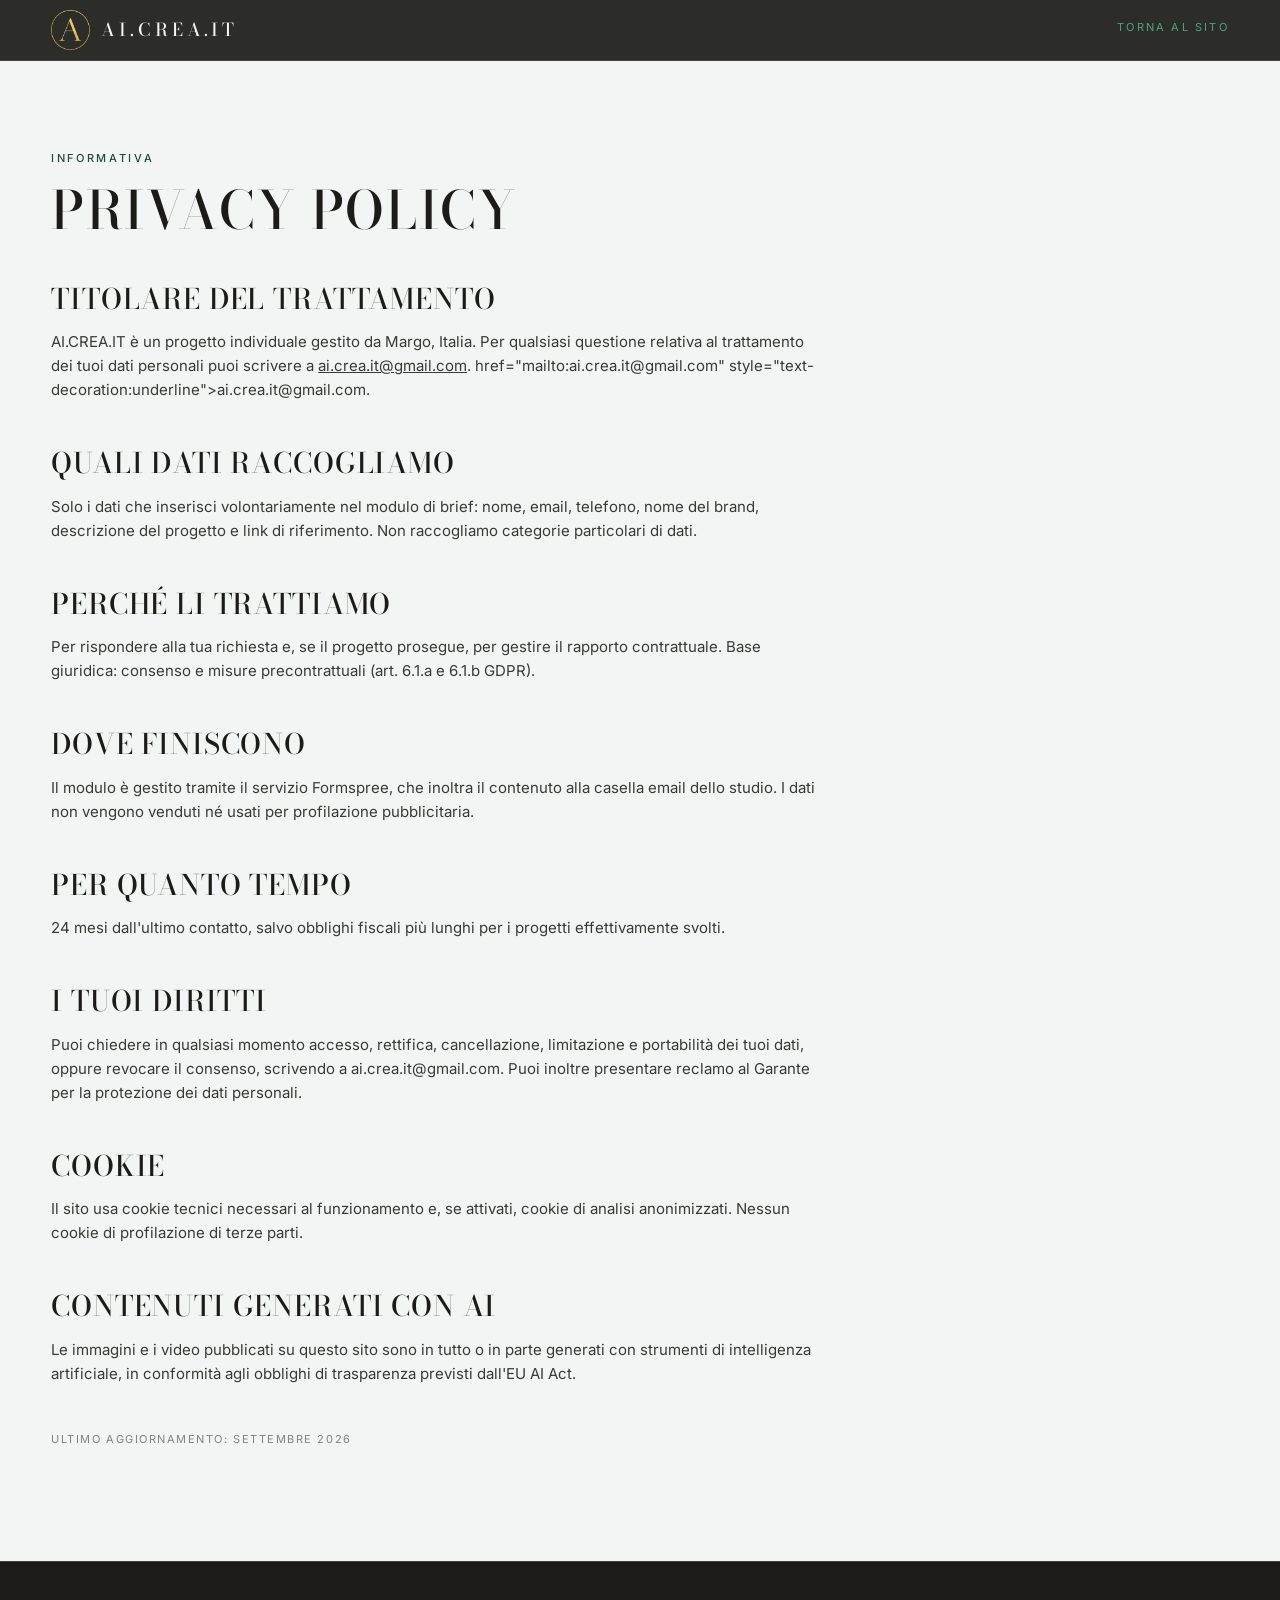
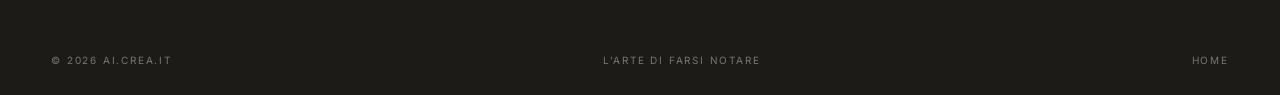
==== commit 34c7aa48: "Update privacy policy content and contact details Removed placeholder text and updated contact infor" ====
--- a/privacy.html
+++ b/privacy.html
@@ -28,12 +28,10 @@
         <p class="eyebrow">Informativa</p>
         <h1 class="h2" style="margin:var(--sp-s) 0 var(--sp-l)">Privacy policy</h1>
 
-        <p class="form__note" style="margin-bottom:var(--sp-l); padding:var(--sp-s); border:1px solid var(--c-error); color:var(--c-error)">
-          ⚠ BOZZA — testo di riferimento, non ancora verificato da un legale. Da completare con ragione sociale, P. IVA e indirizzo prima della pubblicazione.
-        </p>
+    
 
         <h2 class="h3" style="margin-bottom:var(--sp-s)">Titolare del trattamento</h2>
-        <p class="body" style="margin-bottom:var(--sp-l)">AI.CREA.IT — [ragione sociale], [indirizzo], P. IVA [numero]. Contatto: <a href="mailto:ai.crea.it@gmail.com" style="text-decoration:underline">ai.crea.it@gmail.com</a>.</p>
+        <p class="body" style="margin-bottom:var(--sp-l)">AI.CREA.IT è un progetto individuale gestito da Margo, Italia. Per qualsiasi questione relativa al trattamento dei tuoi dati personali puoi scrivere a <a href="mailto:ai.crea.it@gmail.com" style="text-decoration:underline">ai.crea.it@gmail.com</a>. href="mailto:ai.crea.it@gmail.com" style="text-decoration:underline">ai.crea.it@gmail.com</a>.</p>
 
         <h2 class="h3" style="margin-bottom:var(--sp-s)">Quali dati raccogliamo</h2>
         <p class="body" style="margin-bottom:var(--sp-l)">Solo i dati che inserisci volontariamente nel modulo di brief: nome, email, telefono, nome del brand, descrizione del progetto e link di riferimento. Non raccogliamo categorie particolari di dati.</p>
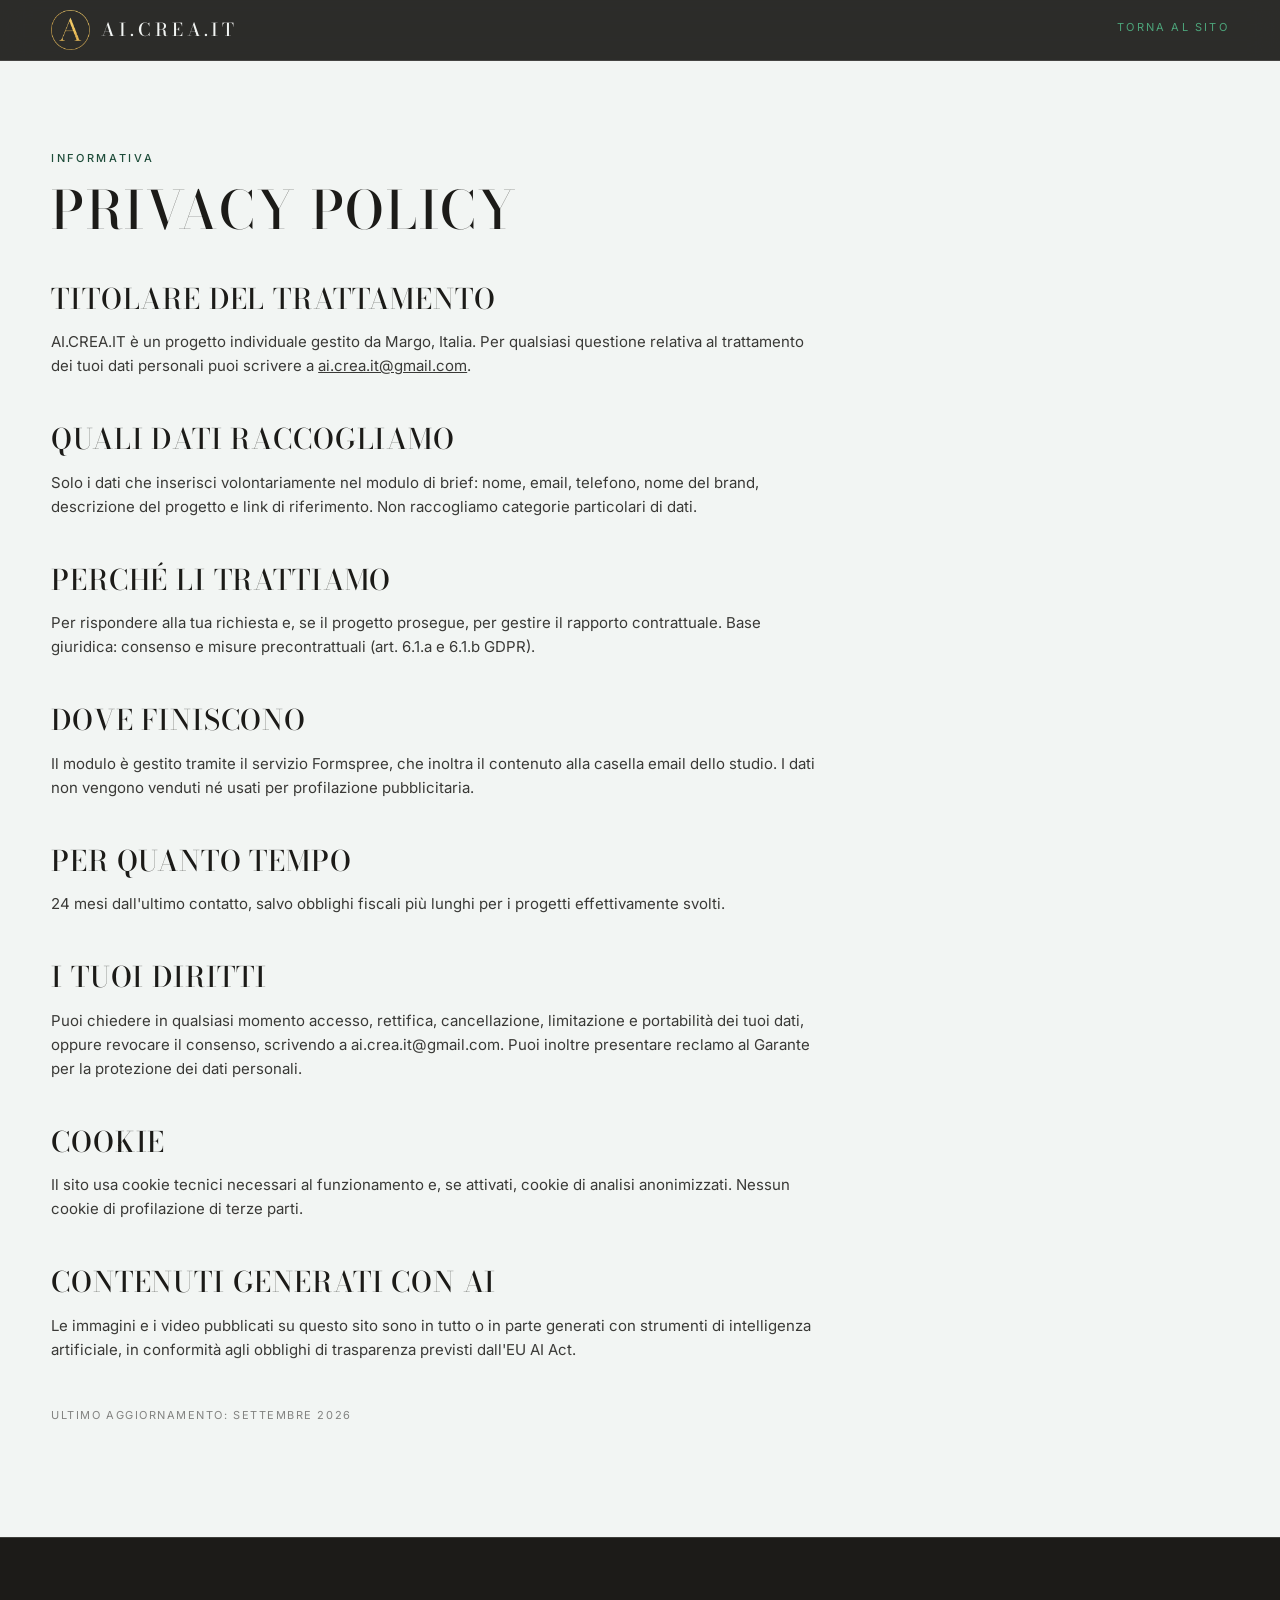
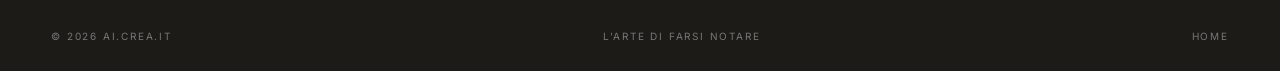
==== commit a09e270f: "Update privacy.html" ====
--- a/privacy.html
+++ b/privacy.html
@@ -31,7 +31,7 @@
     
 
         <h2 class="h3" style="margin-bottom:var(--sp-s)">Titolare del trattamento</h2>
-        <p class="body" style="margin-bottom:var(--sp-l)">AI.CREA.IT è un progetto individuale gestito da Margo, Italia. Per qualsiasi questione relativa al trattamento dei tuoi dati personali puoi scrivere a <a href="mailto:ai.crea.it@gmail.com" style="text-decoration:underline">ai.crea.it@gmail.com</a>. href="mailto:ai.crea.it@gmail.com" style="text-decoration:underline">ai.crea.it@gmail.com</a>.</p>
+        <p class="body" style="margin-bottom:var(--sp-l)">AI.CREA.IT è un progetto individuale gestito da Margo, Italia. Per qualsiasi questione relativa al trattamento dei tuoi dati personali puoi scrivere a <a href="mailto:ai.crea.it@gmail.com" style="text-decoration:underline">ai.crea.it@gmail.com</a>.</p>
 
         <h2 class="h3" style="margin-bottom:var(--sp-s)">Quali dati raccogliamo</h2>
         <p class="body" style="margin-bottom:var(--sp-l)">Solo i dati che inserisci volontariamente nel modulo di brief: nome, email, telefono, nome del brand, descrizione del progetto e link di riferimento. Non raccogliamo categorie particolari di dati.</p>
